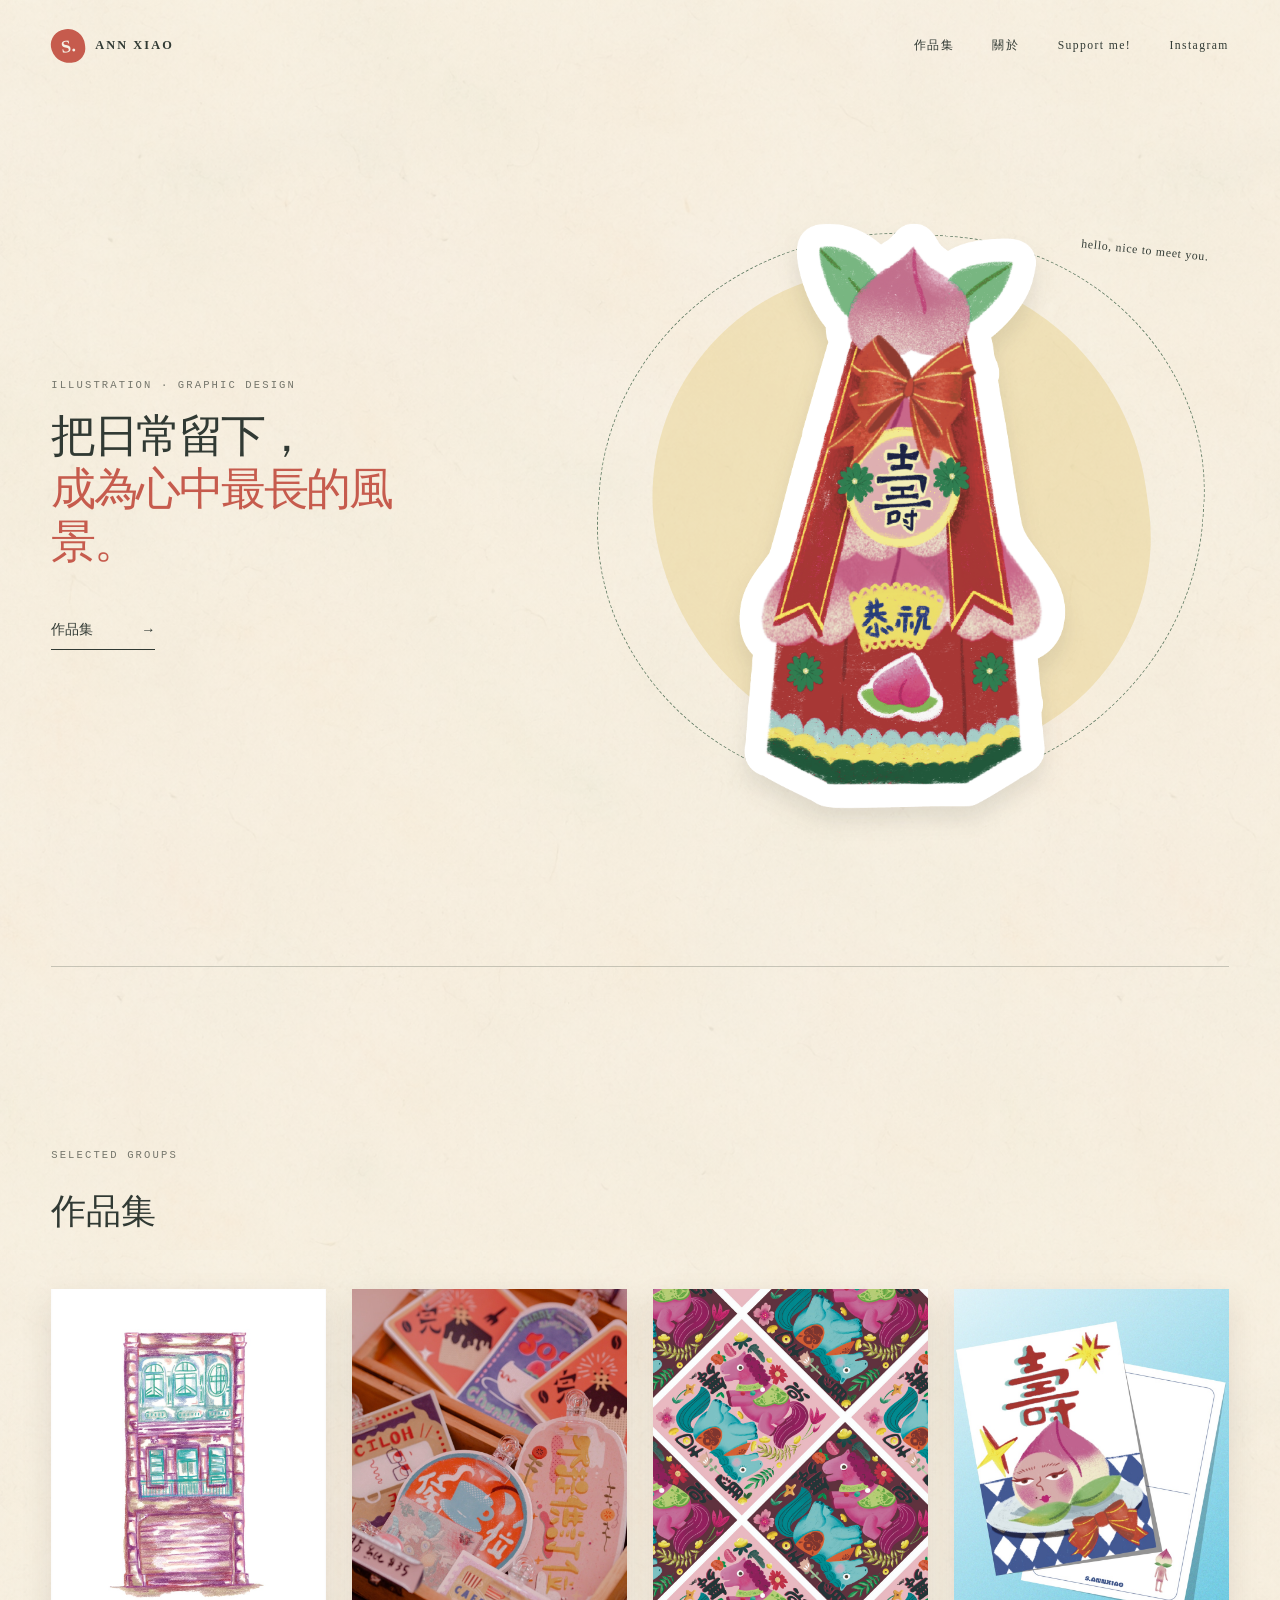
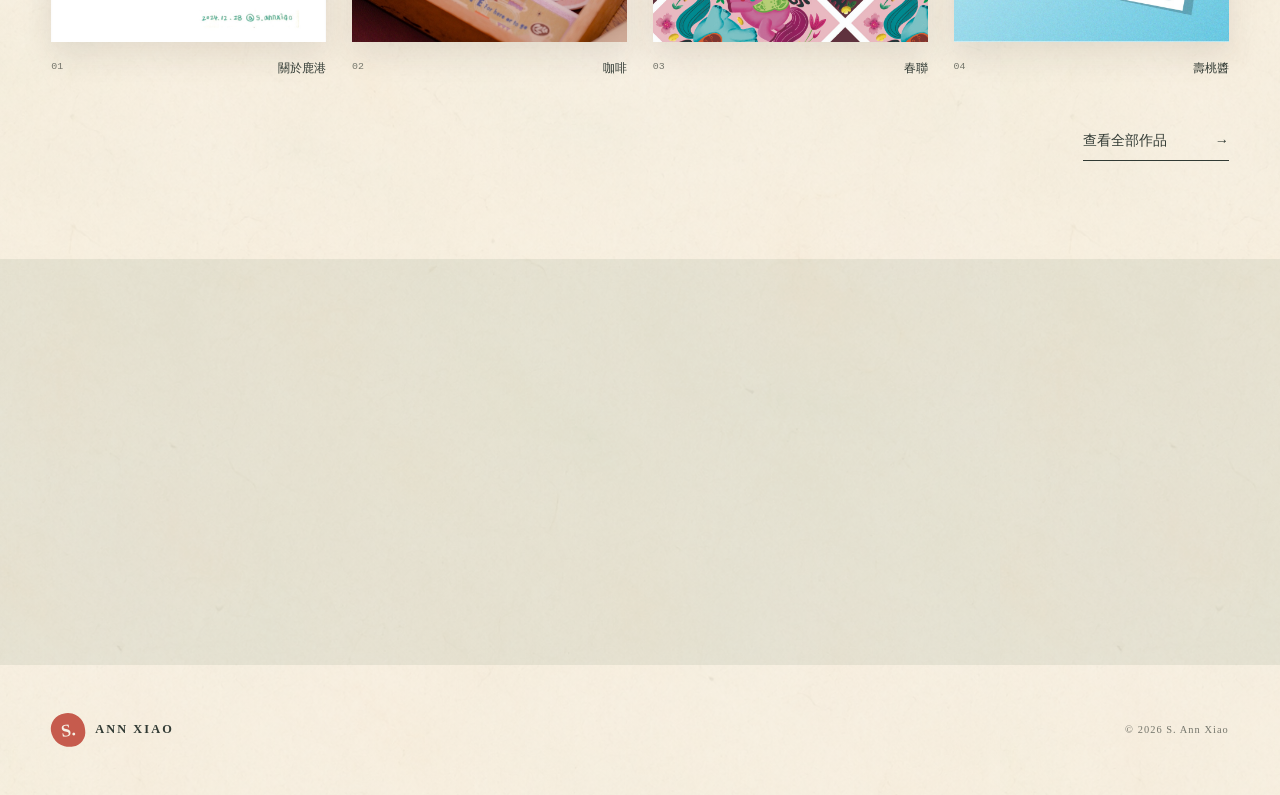
==== index.html @ 17cb53a0 "Build handwritten portfolio site" ====
<!doctype html>
<html lang="zh-Hant">
  <head>
    <meta charset="UTF-8" />
    <meta name="viewport" content="width=device-width, initial-scale=1" />
    <meta name="theme-color" content="#f4efe3" />
    <meta name="description" content="S. Ann Xiao — 插畫與平面設計作品集。" />
    <meta property="og:title" content="S. Ann Xiao — Illustration Portfolio" />
    <meta property="og:image" content="src/assets/images/web/lukang-map.jpg" />
    <title>S. Ann Xiao — Illustration &amp; Design</title>
    <link rel="icon" href="src/assets/images/projects/peach-bun/%E8%B3%80.png" />
    <link rel="preload" href="src/assets/images/ui/paper-texture.jpg" as="image" />
    <link rel="stylesheet" href="src/styles.css" />
    <script src="src/main.js" defer></script>
  </head>
  <body>
    <a class="skip-link" href="#main">跳到主要內容</a>
    <header class="site-header page-shell">
      <a class="brand" href="index.html" aria-label="首頁"><span class="brand-mark">s.</span><span>ann xiao</span></a>
      <nav class="site-nav" aria-label="主要選單">
        <a href="works/index.html">作品集</a>
        <a href="about/index.html">關於</a>
        <a href="https://myship.7-11.com.tw/general/detail/GM2601152085124" target="_blank" rel="noreferrer">Support me!</a>
        <a href="https://www.instagram.com/s.annxiao/" target="_blank" rel="noreferrer">Instagram</a>
      </nav>
    </header>

    <main id="main">
      <section class="home-hero page-shell">
        <div class="home-title" data-reveal>
          <p class="eyebrow">Illustration · Graphic Design</p>
          <h1>把日常留下，<br /><em>成為心中最長的風景。</em></h1>
          <a class="primary-link" href="works/index.html">作品集 <span aria-hidden="true">→</span></a>
        </div>
        <div class="home-art" data-reveal>
          <span class="hand-note" aria-hidden="true">hello, nice to meet you.</span>
          <div class="home-art-wash" aria-hidden="true"></div>
          <img src="src/assets/images/projects/peach-bun/%E6%A1%83%E5%A1%94.png" alt="由壽桃堆疊而成、戴著小帽子的角色插畫" width="591" height="945" />
        </div>
      </section>

      <section class="home-work page-shell" aria-labelledby="home-work-title">
        <header class="minimal-heading" data-reveal>
          <div><p class="eyebrow">Selected groups</p><h2 id="home-work-title">作品集</h2></div>
        </header>
        <div class="cover-grid">
          <a class="cover" href="works/project.html?collection=lukang" data-reveal><div><img src="src/assets/images/web/lukang-building.jpg" alt="五銅街屋插畫" loading="lazy" /></div><span><b>01</b> 關於鹿港</span></a>
          <a class="cover" href="works/project.html?collection=coffee" data-reveal><div><img src="src/assets/images/web/coffee-market.jpg" alt="咖啡出展商品照" loading="lazy" /></div><span><b>02</b> 咖啡</span></a>
          <a class="cover" href="works/project.html?collection=new-year" data-reveal><div><img src="src/assets/images/web/newyear-horse-3.jpg" alt="馬年 2026 插畫" loading="lazy" /></div><span><b>03</b> 春聯</span></a>
          <a class="cover" href="works/project.html?collection=peach-bun" data-reveal><div><img src="src/assets/images/web/peach-blue.jpg" alt="藍色壽桃角色" loading="lazy" /></div><span><b>04</b> 壽桃醬</span></a>
        </div>
        <a class="all-work-link" href="works/index.html">查看全部作品 <span>→</span></a>
      </section>

      <section id="about" class="home-about">
        <div class="page-shell home-about-inner" data-reveal>
          <p class="eyebrow">About</p><h2>Ann，插畫與平面設計。</h2>
          <p>在台灣畫畫。喜歡地方、食物、節氣，以及紙張留下的溫度。</p>
          <a href="about/index.html">閱讀關於我 →</a>
        </div>
      </section>
    </main>
    <footer class="site-footer page-shell"><a class="brand" href="index.html"><span class="brand-mark">s.</span><span>ann xiao</span></a><p>© <span id="year"></span> S. Ann Xiao</p></footer>
  </body>
</html>
---- src/styles.css ----
:root {
  --paper: #f5f0e5; --paper-deep: #e7dece; --ink: #313a34; --muted: #75766c;
  --red: #c65b4d; --green: #6d856e; --line: rgba(49,58,52,.24);
  --serif: "Iowan Old Style", "Palatino Linotype", "Noto Serif TC", "Songti TC", serif;
  --hand: "Klee One", "HanziPen TC", "DFKai-SB", cursive;
}
* { box-sizing: border-box; }
html { scroll-behavior: smooth; }
body { margin: 0; color: var(--ink); background: linear-gradient(rgba(245,240,229,.68),rgba(245,240,229,.68)),url("assets/images/ui/paper-texture.jpg"); background-size: auto,1000px auto; font-family: var(--serif); font-size: 16px; line-height: 1.75; }
img { display: block; max-width: 100%; }
a { color: inherit; text-decoration: none; }
::selection { background: #e8ca79; }
.page-shell { width: min(1240px,calc(100% - 8vw)); margin-inline: auto; }
.skip-link { position: fixed; z-index: 100; top: 1rem; left: 1rem; padding: .5rem 1rem; color: var(--paper); background: var(--ink); transform: translateY(-200%); }
.skip-link:focus { transform: none; }
.eyebrow { margin: 0 0 1rem; color: var(--muted); font-family: ui-monospace,monospace; font-size: .66rem; letter-spacing: .2em; text-transform: uppercase; }
.site-header { display: flex; height: 92px; align-items: center; justify-content: space-between; }
.brand { display: inline-flex; align-items: center; gap: .6rem; font-size: .77rem; font-weight: 700; letter-spacing: .17em; text-transform: uppercase; }
.brand-mark { display: grid; width: 2.15rem; height: 2.15rem; place-items: center; border-radius: 48% 52% 44% 56%; color: var(--paper); background: var(--red); font-family: var(--hand); font-size: 1.1rem; letter-spacing: 0; transform: rotate(-8deg); }
.site-nav { display: flex; align-items: center; gap: clamp(1.5rem,3vw,3rem); }
.site-nav a { font-size: .73rem; letter-spacing: .12em; }
.site-nav a:hover,.site-nav a:focus-visible { color: var(--red); }

.home-hero { display: grid; min-height: calc(100svh - 92px); padding-block: 6rem 8rem; grid-template-columns: .78fr 1.22fr; align-items: center; gap: 8vw; }
.home-title h1 { max-width: 520px; margin: 0; font-size: clamp(2.55rem,3.5vw,4rem); font-weight: 500; letter-spacing: -.055em; line-height: 1.18; }
.home-title h1 em { color: var(--red); font-family: var(--hand); font-style: normal; font-weight: 400; }
.primary-link,.all-work-link { display: inline-flex; margin-top: 2.5rem; padding: .5rem 0; border-bottom: 1px solid currentColor; align-items: center; gap: 3rem; font-family: var(--hand); font-size: .88rem; }
.primary-link span,.all-work-link span { transition: transform 180ms ease; }
.primary-link:hover span,.all-work-link:hover span { transform: translateX(7px); }
.home-art { position: relative; display: grid; min-height: 650px; place-items: center; isolation: isolate; }
.home-art img { position: relative; z-index: 2; width: auto; height: auto; max-width: min(72%,460px); max-height: 650px; object-fit: contain; filter: drop-shadow(0 14px 10px rgba(50,45,36,.1)); }
.home-art-wash { position: absolute; z-index: 1; width: 75%; aspect-ratio: 1; border-radius: 47% 53% 45% 55%; background: rgba(226,196,105,.34); transform: rotate(-8deg); }
.home-art::after { position: absolute; z-index: 0; width: 92%; height: 86%; border: 1px dashed var(--green); border-radius: 51% 46% 54% 48%; content: ""; transform: rotate(4deg); }
.hand-note { position: absolute; z-index: 3; top: 8%; right: 3%; font-family: var(--hand); font-size: .74rem; letter-spacing: .06em; transform: rotate(6deg); }
.home-work { padding-block: clamp(8rem,14vw,13rem); border-top: 1px solid var(--line); }
.minimal-heading { margin-bottom: 3rem; }
.minimal-heading h2 { margin: 0; font-family: var(--hand); font-size: clamp(1.75rem,2.7vw,2.8rem); font-weight: 400; }
.cover-grid { display: grid; grid-template-columns: repeat(4,1fr); gap: clamp(.8rem,2vw,1.6rem); }
.cover div { aspect-ratio: .78; overflow: hidden; background: var(--paper-deep); box-shadow: 0 12px 30px rgba(48,44,37,.1); }
.cover img { width: 100%; height: 100%; object-fit: cover; transition: transform 650ms cubic-bezier(.2,.7,.2,1); }
.cover span { display: flex; margin-top: 1rem; justify-content: space-between; font-family: var(--hand); font-size: .78rem; }
.cover b { color: var(--muted); font-family: ui-monospace,monospace; font-size: .62rem; font-weight: 400; }
.cover:hover img { transform: scale(1.025); }
.all-work-link { float: right; }
.home-about { padding-block: clamp(7rem,13vw,11rem); background: rgba(107,133,110,.12); }
.home-about-inner { display: grid; grid-template-columns: .35fr 1.2fr 1fr auto; align-items: baseline; gap: 2.5rem; }
.home-about h2 { margin: 0; font-size: clamp(1.55rem,2.4vw,2.5rem); font-weight: 500; letter-spacing: -.035em; }
.home-about p:not(.eyebrow) { max-width: 400px; margin: 0; color: var(--muted); }
.home-about a { padding-bottom: .2rem; border-bottom: 1px solid; font-family: var(--hand); font-size: .82rem; white-space: nowrap; }
.site-footer { display: flex; min-height: 130px; align-items: center; justify-content: space-between; }
.site-footer p { color: var(--muted); font-size: .65rem; letter-spacing: .1em; }

.works-intro { display: grid; padding-block: clamp(7rem,13vw,12rem); border-bottom: 1px solid var(--line); grid-template-columns: 1fr 1fr; align-items: end; }
.works-intro h1 { margin: 0; font-family: var(--hand); font-size: clamp(2.6rem,4.6vw,4.6rem); font-weight: 400; letter-spacing: -.055em; line-height: 1.1; }
.works-intro p:last-child { max-width: 340px; margin: 0 0 .8rem auto; color: var(--muted); }
.collection-list { padding-block: clamp(7rem,12vw,12rem); }
.collection-row { display: grid; padding-block: 3rem; border-bottom: 1px solid var(--line); grid-template-columns: 3rem 1.25fr .75fr auto; align-items: center; gap: clamp(1.5rem,4vw,4rem); }
.collection-row:first-child { border-top: 1px solid var(--line); }
.collection-row > span { color: var(--muted); font-family: ui-monospace,monospace; font-size: .62rem; }
.collection-thumb { width: min(100%,520px); aspect-ratio: 1.7; overflow: hidden; background: var(--paper-deep); }
.collection-thumb img { width: 100%; height: 100%; object-fit: cover; transition: transform 500ms ease; }
.collection-row h2 { margin: 0; font-family: var(--hand); font-size: clamp(1.3rem,2.2vw,2.2rem); font-weight: 400; }
.collection-row i { font-style: normal; transition: transform 180ms ease; }
.collection-row:hover .collection-thumb img { transform: scale(1.03); }
.collection-row:hover i { transform: translateX(7px); }

.project-page { background-color: var(--paper); }
.project-shell { width: min(1480px,calc(100% - 6vw)); margin-inline: auto; }
.project-view { display: grid; min-height: 100vh; padding-block: 4rem 11rem; grid-template-columns: minmax(220px,.3fr) minmax(0,1fr); gap: clamp(4rem,9vw,10rem); align-items: start; }
.project-aside { position: sticky; top: 3rem; }
.project-utility { display: flex; margin-bottom: 2rem; gap: 1.2rem; }
.project-utility a { color: var(--muted); font-size: .62rem; letter-spacing: .08em; }
.project-utility a:hover { color: var(--red); }
.back-link { display: inline-block; margin-bottom: clamp(4rem,9vw,8rem); font-size: .68rem; letter-spacing: .12em; }
.project-count { color: var(--muted); font-family: ui-monospace,monospace; font-size: .64rem; letter-spacing: .15em; }
.project-aside h1 { margin: .75rem 0 1.7rem; font-family: var(--hand); font-size: clamp(2.1rem,3.2vw,3.4rem); font-weight: 400; letter-spacing: -.045em; line-height: 1.12; }
.project-description { max-width: 300px; color: var(--muted); font-size: .78rem; line-height: 1.9; }
.project-jump { display: flex; margin-top: 3rem; flex-wrap: wrap; gap: .45rem; }
.project-jump a { padding: .25rem .65rem; border: 1px solid var(--line); border-radius: 99px; font-size: .66rem; }
.project-jump a[aria-current="page"] { color: var(--paper); background: var(--ink); }
.art-stream { display: grid; gap: clamp(6rem,11vw,11rem); }
.art-item { margin: 0; }
.art-item img { width: 100%; height: auto; max-height: none; object-fit: contain; background: rgba(232,223,206,.5); box-shadow: 0 17px 45px rgba(47,43,35,.1); }
.art-item img.native-size-art { width: auto; margin-inline: auto; }
.art-item figcaption { display: flex; margin-top: .8rem; justify-content: space-between; color: var(--muted); font-family: var(--hand); font-size: .72rem; }
.art-item figcaption span:first-child { color: var(--ink); }
.timeline-group { position: relative; display: grid; gap: clamp(5rem,9vw,9rem); padding-left: clamp(2rem,5vw,5rem); }
.timeline-group::before { position: absolute; top: .8rem; bottom: 0; left: .45rem; width: 1px; background: var(--line); content: ""; }
.timeline-title { position: relative; margin: 0 0 -2rem; font-family: var(--hand); font-size: 1rem; font-weight: 400; letter-spacing: .06em; }
.timeline-title::before { position: absolute; top: .55em; left: calc(clamp(2rem,5vw,5rem) * -1 + .1rem); width: .7rem; height: .7rem; border-radius: 50%; background: var(--red); content: ""; }
.empty-state { padding: 15vh 0; color: var(--muted); }

/* About */
.about-page { position: relative; display: grid; min-height: calc(100vh - 92px); padding-block: clamp(7rem,13vw,12rem); grid-template-columns: minmax(230px,.55fr) minmax(0,1fr); gap: clamp(5rem,12vw,13rem); align-items: start; }
.about-title { position: sticky; top: 4rem; }
.about-title h1 { margin: 0; font-family: var(--hand); font-size: clamp(2.4rem,4vw,4rem); font-weight: 400; letter-spacing: -.055em; line-height: 1.18; }
.about-place { margin-top: 1.5rem; color: var(--muted); font-family: ui-monospace,monospace; font-size: .62rem; letter-spacing: .14em; text-transform: uppercase; }
.about-story { position: relative; max-width: 690px; padding-top: 2.2rem; }
.about-story > p { margin: 0 0 2.2rem; color: #5f645e; font-size: .93rem; line-height: 2.15; }
.about-story .about-lead { margin-bottom: 3.5rem; color: var(--ink); font-size: clamp(1.25rem,2vw,1.75rem); line-height: 1.9; }
.about-contact { margin-top: clamp(6rem,10vw,9rem); padding-block: 2rem; border-block: 1px solid var(--line); }
.about-contact .eyebrow { margin-bottom: .45rem; }
.about-contact a { font-family: var(--hand); font-size: clamp(.95rem,1.5vw,1.2rem); }
[data-reveal] { opacity: 0; transform: translateY(22px); transition: opacity 700ms ease,transform 700ms cubic-bezier(.2,.7,.2,1); }
[data-reveal].is-visible { opacity: 1; transform: none; }

@media (max-width: 820px) {
  .home-hero { grid-template-columns: .78fr 1.22fr; }
  .home-art { min-height: 520px; }
  .cover-grid { grid-template-columns: 1fr 1fr; row-gap: 2.5rem; }
  .home-about-inner { grid-template-columns: 1fr 2fr; }
  .home-about-inner > *:nth-child(n+3) { grid-column: 2; }
  .collection-row { grid-template-columns: 3rem 1.2fr .8fr auto; }
  .project-view { grid-template-columns: 190px minmax(0,1fr); gap: 4rem; }
  .about-page { grid-template-columns: 190px minmax(0,1fr); gap: 4rem; }
}
@media (max-width: 620px) {
  .page-shell,.project-shell { width: calc(100% - 2.5rem); }
  .site-header { height: 78px; }
  .site-nav { gap: .8rem; }
  .site-nav a { font-size: .62rem; }
  .site-nav a:last-child { display: none; }
  .home-hero { min-height: auto; padding-block: 5rem 4rem; grid-template-columns: 1fr; }
  .home-title h1 { font-size: clamp(2.45rem,11vw,3.35rem); }
  .home-art { min-height: 470px; }
  .home-art img { max-width: min(65%,300px); max-height: 430px; }
  .hand-note { top: 5%; right: 0; }
  .cover-grid { gap: .7rem; row-gap: 2rem; }
  .cover span { font-size: .78rem; }
  .home-about-inner { display: block; }
  .home-about-inner > * { margin-bottom: 1.2rem !important; }
  .works-intro { grid-template-columns: 1fr; gap: 2rem; }
  .works-intro p:last-child { margin: 0; }
  .collection-row { grid-template-columns: 2.2rem 1fr auto; gap: 1rem; }
  .collection-thumb { grid-column: 2/4; grid-row: 1; margin-bottom: .4rem; }
  .collection-row > span { grid-column: 1; grid-row: 2; }
  .collection-row h2 { grid-column: 2; grid-row: 2; }
  .collection-row i { grid-column: 3; grid-row: 2; }
  .project-view { display: block; padding-top: 1.5rem; }
  .project-aside { position: static; margin-bottom: 5rem; }
  .back-link { margin-bottom: 4rem; }
  .project-aside h1 { font-size: clamp(2.15rem,10vw,3rem); }
  .project-description { max-width: none; }
  .art-stream { gap: 4.5rem; }
  .timeline-group { gap: 3.5rem; }
  .about-page { display: block; padding-top: 5rem; }
  .about-title { position: relative; top: auto; }
  .about-story { padding-top: 2rem; }
}
@media (prefers-reduced-motion: reduce) {
  html { scroll-behavior: auto; }
  *,*::before,*::after { animation-duration: .01ms !important; transition-duration: .01ms !important; }
  [data-reveal] { opacity: 1; transform: none; }
}
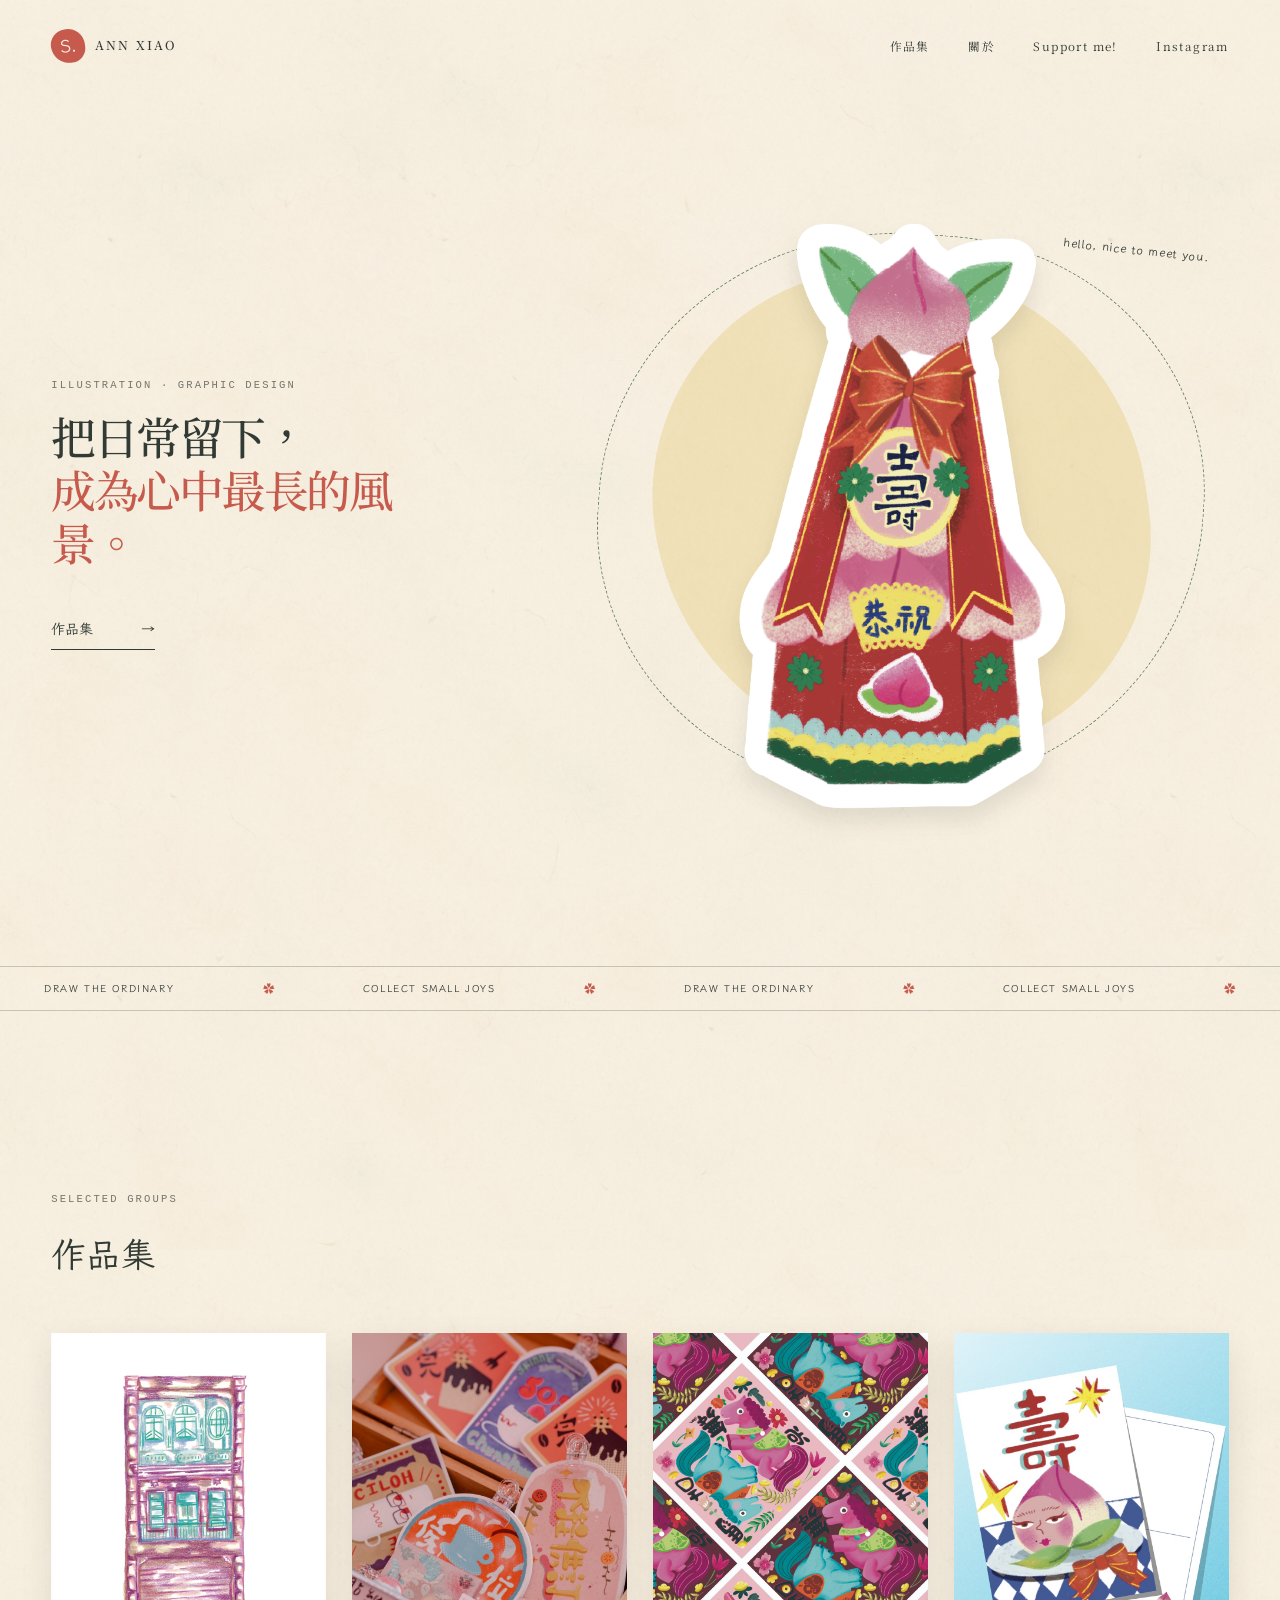
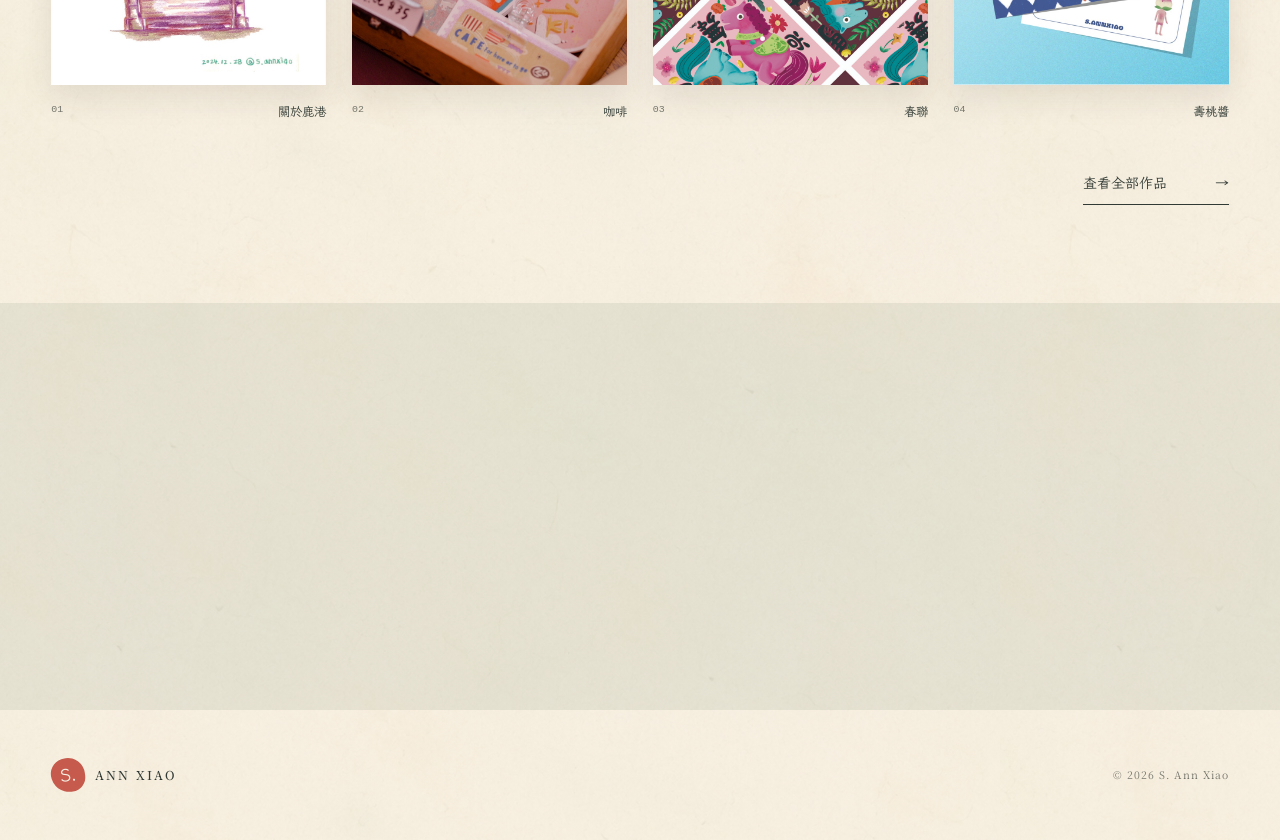
==== commit ddb35cd4: "Refine typography and flower marquee" ====
--- a/index.html
+++ b/index.html
@@ -10,6 +10,9 @@
     <title>S. Ann Xiao — Illustration &amp; Design</title>
     <link rel="icon" href="src/assets/images/projects/peach-bun/%E8%B3%80.png" />
     <link rel="preload" href="src/assets/images/ui/paper-texture.jpg" as="image" />
+    <link rel="preconnect" href="https://fonts.googleapis.com" />
+    <link rel="preconnect" href="https://fonts.gstatic.com" crossorigin />
+    <link href="https://fonts.googleapis.com/css2?family=LXGW+WenKai+TC:wght@400&amp;family=Noto+Serif+TC:wght@400;500&amp;display=swap" rel="stylesheet" />
     <link rel="stylesheet" href="src/styles.css" />
     <script src="src/main.js" defer></script>
   </head>
@@ -39,6 +42,13 @@
         </div>
       </section>
 
+      <div class="flower-marquee" aria-hidden="true">
+        <div class="flower-track">
+          <div class="flower-line"><span>draw the ordinary</span><i>✿</i><span>collect small joys</span><i>✿</i><span>draw the ordinary</span><i>✿</i><span>collect small joys</span><i>✿</i></div>
+          <div class="flower-line"><span>draw the ordinary</span><i>✿</i><span>collect small joys</span><i>✿</i><span>draw the ordinary</span><i>✿</i><span>collect small joys</span><i>✿</i></div>
+        </div>
+      </div>
+
       <section class="home-work page-shell" aria-labelledby="home-work-title">
         <header class="minimal-heading" data-reveal>
           <div><p class="eyebrow">Selected groups</p><h2 id="home-work-title">作品集</h2></div>
--- a/src/styles.css
+++ b/src/styles.css
@@ -1,12 +1,12 @@
 :root {
   --paper: #f5f0e5; --paper-deep: #e7dece; --ink: #313a34; --muted: #75766c;
   --red: #c65b4d; --green: #6d856e; --line: rgba(49,58,52,.24);
-  --serif: "Iowan Old Style", "Palatino Linotype", "Noto Serif TC", "Songti TC", serif;
-  --hand: "Klee One", "HanziPen TC", "DFKai-SB", cursive;
+  --serif: "Noto Serif TC", "Source Han Serif TC", "Source Han Serif", "Songti TC", "STSong", "PMingLiU", "MingLiU", serif;
+  --hand: "LXGW WenKai TC", "LXGW WenKai", "Klee One", "Kaiti TC", "STKaiti", "KaiTi", "DFKai-SB", "BiauKai", cursive;
 }
 * { box-sizing: border-box; }
 html { scroll-behavior: smooth; }
-body { margin: 0; color: var(--ink); background: linear-gradient(rgba(245,240,229,.68),rgba(245,240,229,.68)),url("assets/images/ui/paper-texture.jpg"); background-size: auto,1000px auto; font-family: var(--serif); font-size: 16px; line-height: 1.75; }
+body { margin: 0; color: var(--ink); background: linear-gradient(rgba(245,240,229,.68),rgba(245,240,229,.68)),url("assets/images/ui/paper-texture.jpg"); background-size: auto,1000px auto; font-family: var(--serif); font-size: 16px; font-synthesis: none; line-height: 1.75; }
 img { display: block; max-width: 100%; }
 a { color: inherit; text-decoration: none; }
 ::selection { background: #e8ca79; }
@@ -15,7 +15,7 @@
 .skip-link:focus { transform: none; }
 .eyebrow { margin: 0 0 1rem; color: var(--muted); font-family: ui-monospace,monospace; font-size: .66rem; letter-spacing: .2em; text-transform: uppercase; }
 .site-header { display: flex; height: 92px; align-items: center; justify-content: space-between; }
-.brand { display: inline-flex; align-items: center; gap: .6rem; font-size: .77rem; font-weight: 700; letter-spacing: .17em; text-transform: uppercase; }
+.brand { display: inline-flex; align-items: center; gap: .6rem; font-size: .77rem; font-weight: 500; letter-spacing: .17em; text-transform: uppercase; }
 .brand-mark { display: grid; width: 2.15rem; height: 2.15rem; place-items: center; border-radius: 48% 52% 44% 56%; color: var(--paper); background: var(--red); font-family: var(--hand); font-size: 1.1rem; letter-spacing: 0; transform: rotate(-8deg); }
 .site-nav { display: flex; align-items: center; gap: clamp(1.5rem,3vw,3rem); }
 .site-nav a { font-size: .73rem; letter-spacing: .12em; }
@@ -23,7 +23,7 @@
 
 .home-hero { display: grid; min-height: calc(100svh - 92px); padding-block: 6rem 8rem; grid-template-columns: .78fr 1.22fr; align-items: center; gap: 8vw; }
 .home-title h1 { max-width: 520px; margin: 0; font-size: clamp(2.55rem,3.5vw,4rem); font-weight: 500; letter-spacing: -.055em; line-height: 1.18; }
-.home-title h1 em { color: var(--red); font-family: var(--hand); font-style: normal; font-weight: 400; }
+.home-title h1 em { color: var(--red); font-family: inherit; font-style: normal; font-weight: inherit; }
 .primary-link,.all-work-link { display: inline-flex; margin-top: 2.5rem; padding: .5rem 0; border-bottom: 1px solid currentColor; align-items: center; gap: 3rem; font-family: var(--hand); font-size: .88rem; }
 .primary-link span,.all-work-link span { transition: transform 180ms ease; }
 .primary-link:hover span,.all-work-link:hover span { transform: translateX(7px); }
@@ -32,7 +32,13 @@
 .home-art-wash { position: absolute; z-index: 1; width: 75%; aspect-ratio: 1; border-radius: 47% 53% 45% 55%; background: rgba(226,196,105,.34); transform: rotate(-8deg); }
 .home-art::after { position: absolute; z-index: 0; width: 92%; height: 86%; border: 1px dashed var(--green); border-radius: 51% 46% 54% 48%; content: ""; transform: rotate(4deg); }
 .hand-note { position: absolute; z-index: 3; top: 8%; right: 3%; font-family: var(--hand); font-size: .74rem; letter-spacing: .06em; transform: rotate(6deg); }
-.home-work { padding-block: clamp(8rem,14vw,13rem); border-top: 1px solid var(--line); }
+.flower-marquee { overflow: hidden; border-block: 1px solid var(--line); }
+.flower-track { display: flex; width: max-content; animation: flower-roll 25s linear infinite; }
+.flower-line { display: flex; width: max(100vw,760px); flex-shrink: 0; align-items: center; justify-content: space-around; padding-block: .7rem; }
+.flower-line span { font-family: var(--hand); font-size: .62rem; letter-spacing: .16em; text-transform: uppercase; white-space: nowrap; }
+.flower-line i { color: var(--red); font-style: normal; font-size: .72rem; }
+@keyframes flower-roll { to { transform: translateX(-50%); } }
+.home-work { padding-block: clamp(8rem,14vw,13rem); }
 .minimal-heading { margin-bottom: 3rem; }
 .minimal-heading h2 { margin: 0; font-family: var(--hand); font-size: clamp(1.75rem,2.7vw,2.8rem); font-weight: 400; }
 .cover-grid { display: grid; grid-template-columns: repeat(4,1fr); gap: clamp(.8rem,2vw,1.6rem); }
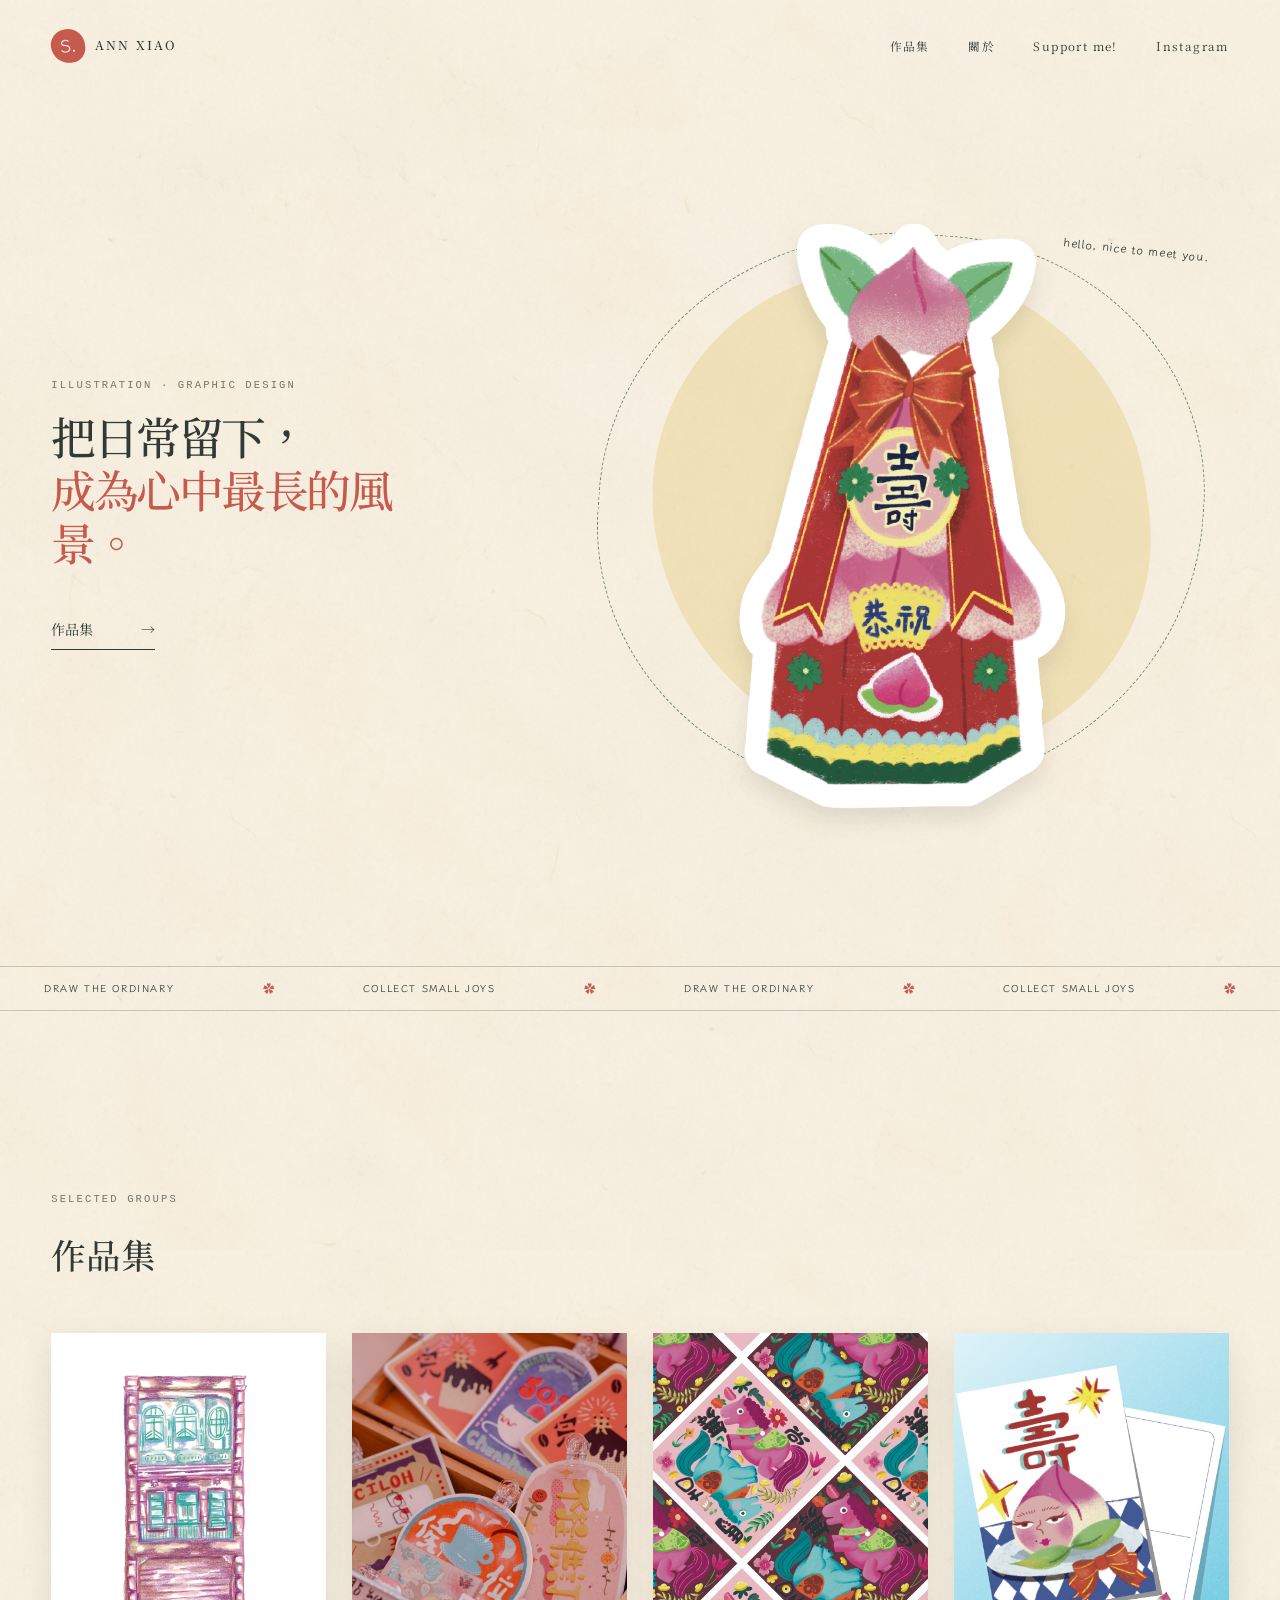
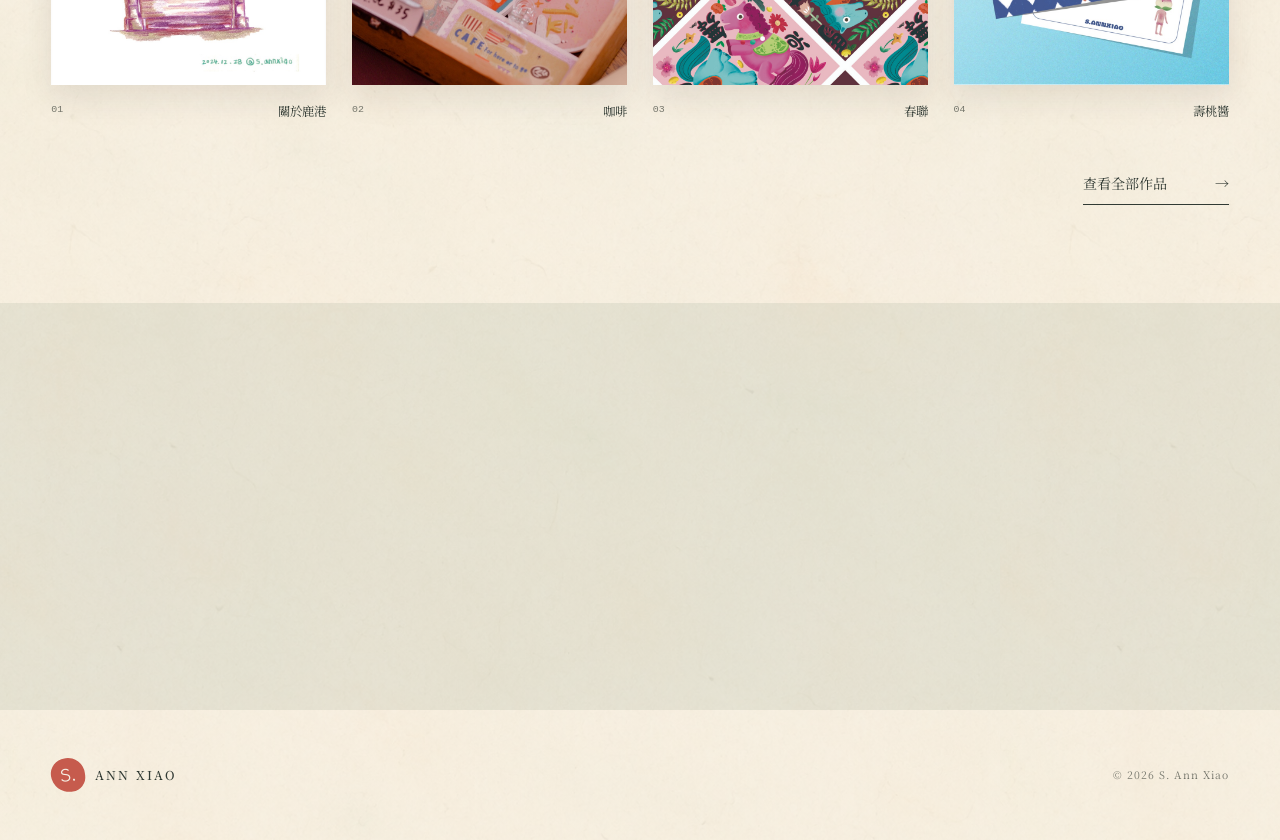
==== commit d1b58210: "Tighten about page spacing" ====
--- a/index.html
+++ b/index.html
@@ -66,7 +66,7 @@
         <div class="page-shell home-about-inner" data-reveal>
           <p class="eyebrow">About</p><h2>Ann，插畫與平面設計。</h2>
           <p>在台灣畫畫。喜歡地方、食物、節氣，以及紙張留下的溫度。</p>
-          <a href="about/index.html">閱讀關於我 →</a>
+          <a href="about/index.html">關於我 →</a>
         </div>
       </section>
     </main>
--- a/src/styles.css
+++ b/src/styles.css
@@ -24,7 +24,7 @@
 .home-hero { display: grid; min-height: calc(100svh - 92px); padding-block: 6rem 8rem; grid-template-columns: .78fr 1.22fr; align-items: center; gap: 8vw; }
 .home-title h1 { max-width: 520px; margin: 0; font-size: clamp(2.55rem,3.5vw,4rem); font-weight: 500; letter-spacing: -.055em; line-height: 1.18; }
 .home-title h1 em { color: var(--red); font-family: inherit; font-style: normal; font-weight: inherit; }
-.primary-link,.all-work-link { display: inline-flex; margin-top: 2.5rem; padding: .5rem 0; border-bottom: 1px solid currentColor; align-items: center; gap: 3rem; font-family: var(--hand); font-size: .88rem; }
+.primary-link,.all-work-link { display: inline-flex; margin-top: 2.5rem; padding: .5rem 0; border-bottom: 1px solid currentColor; align-items: center; gap: 3rem; font-family: var(--serif); font-size: .88rem; }
 .primary-link span,.all-work-link span { transition: transform 180ms ease; }
 .primary-link:hover span,.all-work-link:hover span { transform: translateX(7px); }
 .home-art { position: relative; display: grid; min-height: 650px; place-items: center; isolation: isolate; }
@@ -40,11 +40,11 @@
 @keyframes flower-roll { to { transform: translateX(-50%); } }
 .home-work { padding-block: clamp(8rem,14vw,13rem); }
 .minimal-heading { margin-bottom: 3rem; }
-.minimal-heading h2 { margin: 0; font-family: var(--hand); font-size: clamp(1.75rem,2.7vw,2.8rem); font-weight: 400; }
+.minimal-heading h2 { margin: 0; font-family: var(--serif); font-size: clamp(1.75rem,2.7vw,2.8rem); font-weight: 500; }
 .cover-grid { display: grid; grid-template-columns: repeat(4,1fr); gap: clamp(.8rem,2vw,1.6rem); }
 .cover div { aspect-ratio: .78; overflow: hidden; background: var(--paper-deep); box-shadow: 0 12px 30px rgba(48,44,37,.1); }
 .cover img { width: 100%; height: 100%; object-fit: cover; transition: transform 650ms cubic-bezier(.2,.7,.2,1); }
-.cover span { display: flex; margin-top: 1rem; justify-content: space-between; font-family: var(--hand); font-size: .78rem; }
+.cover span { display: flex; margin-top: 1rem; justify-content: space-between; font-family: var(--serif); font-size: .78rem; }
 .cover b { color: var(--muted); font-family: ui-monospace,monospace; font-size: .62rem; font-weight: 400; }
 .cover:hover img { transform: scale(1.025); }
 .all-work-link { float: right; }
@@ -52,12 +52,12 @@
 .home-about-inner { display: grid; grid-template-columns: .35fr 1.2fr 1fr auto; align-items: baseline; gap: 2.5rem; }
 .home-about h2 { margin: 0; font-size: clamp(1.55rem,2.4vw,2.5rem); font-weight: 500; letter-spacing: -.035em; }
 .home-about p:not(.eyebrow) { max-width: 400px; margin: 0; color: var(--muted); }
-.home-about a { padding-bottom: .2rem; border-bottom: 1px solid; font-family: var(--hand); font-size: .82rem; white-space: nowrap; }
+.home-about a { padding-bottom: .2rem; border-bottom: 1px solid; font-family: var(--serif); font-size: .82rem; white-space: nowrap; }
 .site-footer { display: flex; min-height: 130px; align-items: center; justify-content: space-between; }
 .site-footer p { color: var(--muted); font-size: .65rem; letter-spacing: .1em; }
 
 .works-intro { display: grid; padding-block: clamp(7rem,13vw,12rem); border-bottom: 1px solid var(--line); grid-template-columns: 1fr 1fr; align-items: end; }
-.works-intro h1 { margin: 0; font-family: var(--hand); font-size: clamp(2.6rem,4.6vw,4.6rem); font-weight: 400; letter-spacing: -.055em; line-height: 1.1; }
+.works-intro h1 { margin: 0; font-family: var(--serif); font-size: clamp(2.6rem,4.6vw,4.6rem); font-weight: 500; letter-spacing: -.055em; line-height: 1.1; }
 .works-intro p:last-child { max-width: 340px; margin: 0 0 .8rem auto; color: var(--muted); }
 .collection-list { padding-block: clamp(7rem,12vw,12rem); }
 .collection-row { display: grid; padding-block: 3rem; border-bottom: 1px solid var(--line); grid-template-columns: 3rem 1.25fr .75fr auto; align-items: center; gap: clamp(1.5rem,4vw,4rem); }
@@ -65,7 +65,7 @@
 .collection-row > span { color: var(--muted); font-family: ui-monospace,monospace; font-size: .62rem; }
 .collection-thumb { width: min(100%,520px); aspect-ratio: 1.7; overflow: hidden; background: var(--paper-deep); }
 .collection-thumb img { width: 100%; height: 100%; object-fit: cover; transition: transform 500ms ease; }
-.collection-row h2 { margin: 0; font-family: var(--hand); font-size: clamp(1.3rem,2.2vw,2.2rem); font-weight: 400; }
+.collection-row h2 { margin: 0; font-family: var(--serif); font-size: clamp(1.3rem,2.2vw,2.2rem); font-weight: 500; }
 .collection-row i { font-style: normal; transition: transform 180ms ease; }
 .collection-row:hover .collection-thumb img { transform: scale(1.03); }
 .collection-row:hover i { transform: translateX(7px); }
@@ -79,7 +79,7 @@
 .project-utility a:hover { color: var(--red); }
 .back-link { display: inline-block; margin-bottom: clamp(4rem,9vw,8rem); font-size: .68rem; letter-spacing: .12em; }
 .project-count { color: var(--muted); font-family: ui-monospace,monospace; font-size: .64rem; letter-spacing: .15em; }
-.project-aside h1 { margin: .75rem 0 1.7rem; font-family: var(--hand); font-size: clamp(2.1rem,3.2vw,3.4rem); font-weight: 400; letter-spacing: -.045em; line-height: 1.12; }
+.project-aside h1 { margin: .75rem 0 1.7rem; font-family: var(--serif); font-size: clamp(2.1rem,3.2vw,3.4rem); font-weight: 500; letter-spacing: -.045em; line-height: 1.12; }
 .project-description { max-width: 300px; color: var(--muted); font-size: .78rem; line-height: 1.9; }
 .project-jump { display: flex; margin-top: 3rem; flex-wrap: wrap; gap: .45rem; }
 .project-jump a { padding: .25rem .65rem; border: 1px solid var(--line); border-radius: 99px; font-size: .66rem; }
@@ -88,18 +88,18 @@
 .art-item { margin: 0; }
 .art-item img { width: 100%; height: auto; max-height: none; object-fit: contain; background: rgba(232,223,206,.5); box-shadow: 0 17px 45px rgba(47,43,35,.1); }
 .art-item img.native-size-art { width: auto; margin-inline: auto; }
-.art-item figcaption { display: flex; margin-top: .8rem; justify-content: space-between; color: var(--muted); font-family: var(--hand); font-size: .72rem; }
+.art-item figcaption { display: flex; margin-top: .8rem; justify-content: space-between; color: var(--muted); font-family: var(--serif); font-size: .72rem; }
 .art-item figcaption span:first-child { color: var(--ink); }
 .timeline-group { position: relative; display: grid; gap: clamp(5rem,9vw,9rem); padding-left: clamp(2rem,5vw,5rem); }
 .timeline-group::before { position: absolute; top: .8rem; bottom: 0; left: .45rem; width: 1px; background: var(--line); content: ""; }
-.timeline-title { position: relative; margin: 0 0 -2rem; font-family: var(--hand); font-size: 1rem; font-weight: 400; letter-spacing: .06em; }
+.timeline-title { position: relative; margin: 0 0 -2rem; font-family: var(--serif); font-size: 1rem; font-weight: 500; letter-spacing: .06em; }
 .timeline-title::before { position: absolute; top: .55em; left: calc(clamp(2rem,5vw,5rem) * -1 + .1rem); width: .7rem; height: .7rem; border-radius: 50%; background: var(--red); content: ""; }
 .empty-state { padding: 15vh 0; color: var(--muted); }
 
 /* About */
-.about-page { position: relative; display: grid; min-height: calc(100vh - 92px); padding-block: clamp(7rem,13vw,12rem); grid-template-columns: minmax(230px,.55fr) minmax(0,1fr); gap: clamp(5rem,12vw,13rem); align-items: start; }
+.about-page { position: relative; display: grid; min-height: calc(100vh - 92px); padding: clamp(2.5rem,5vw,4.5rem) 0 clamp(7rem,12vw,11rem); grid-template-columns: minmax(230px,.55fr) minmax(0,1fr); gap: clamp(5rem,12vw,13rem); align-items: start; }
 .about-title { position: sticky; top: 4rem; }
-.about-title h1 { margin: 0; font-family: var(--hand); font-size: clamp(2.4rem,4vw,4rem); font-weight: 400; letter-spacing: -.055em; line-height: 1.18; }
+.about-title h1 { margin: 0; font-family: var(--serif); font-size: clamp(2.4rem,4vw,4rem); font-weight: 500; letter-spacing: -.055em; line-height: 1.18; }
 .about-place { margin-top: 1.5rem; color: var(--muted); font-family: ui-monospace,monospace; font-size: .62rem; letter-spacing: .14em; text-transform: uppercase; }
 .about-story { position: relative; max-width: 690px; padding-top: 2.2rem; }
 .about-story > p { margin: 0 0 2.2rem; color: #5f645e; font-size: .93rem; line-height: 2.15; }
@@ -149,7 +149,7 @@
   .project-description { max-width: none; }
   .art-stream { gap: 4.5rem; }
   .timeline-group { gap: 3.5rem; }
-  .about-page { display: block; padding-top: 5rem; }
+  .about-page { display: block; padding-top: 3rem; }
   .about-title { position: relative; top: auto; }
   .about-story { padding-top: 2rem; }
 }
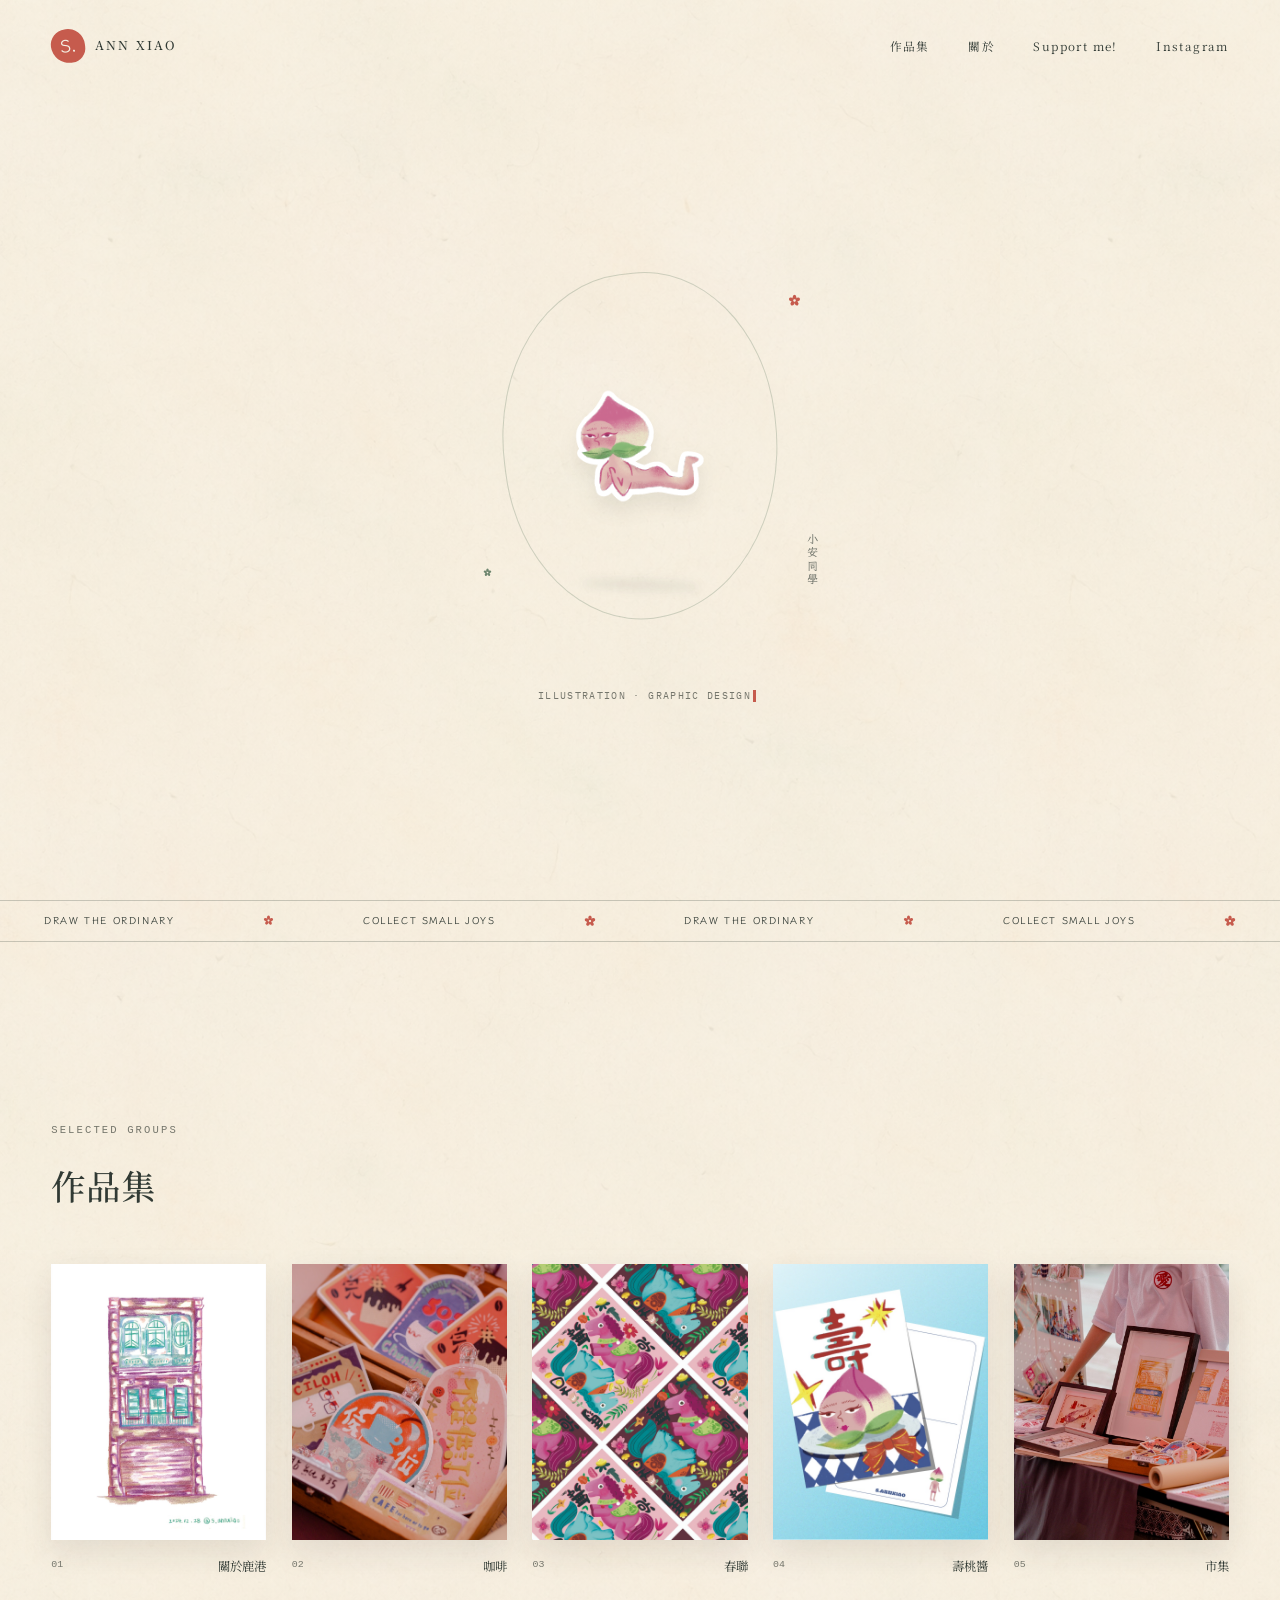
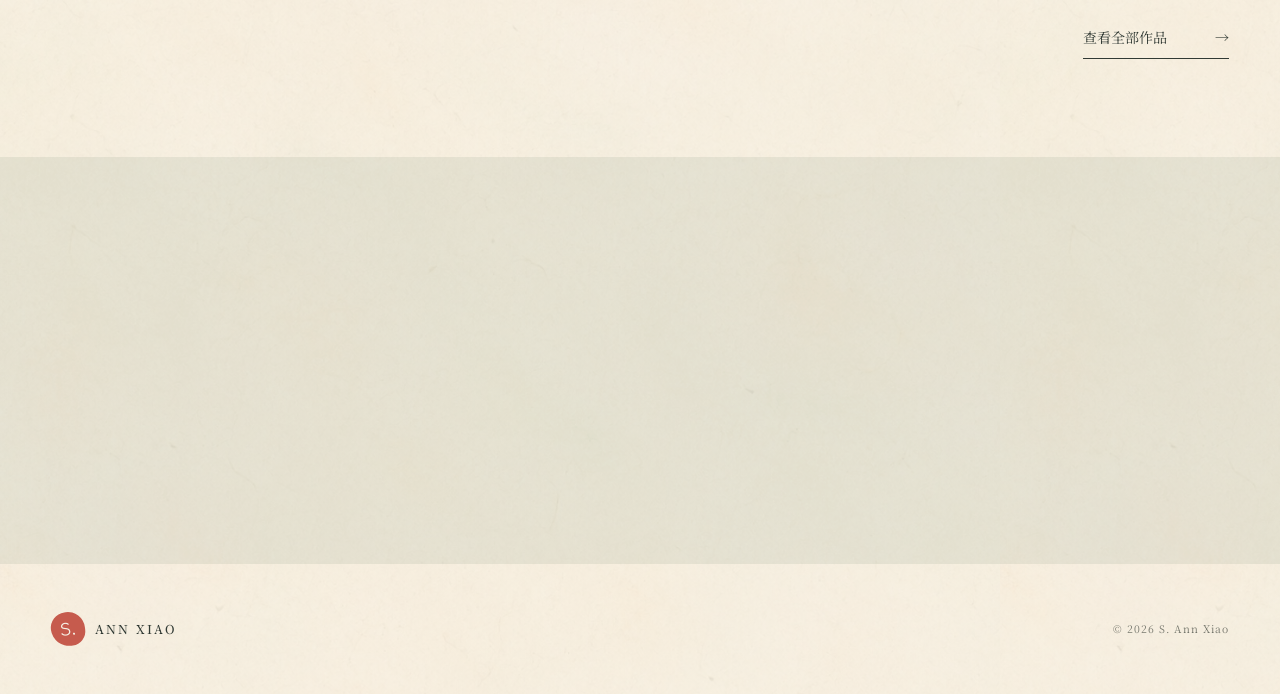
==== commit 3e36a7cb: "Refine homepage and add market collection" ====
--- a/index.html
+++ b/index.html
@@ -12,9 +12,9 @@
     <link rel="preload" href="src/assets/images/ui/paper-texture.jpg" as="image" />
     <link rel="preconnect" href="https://fonts.googleapis.com" />
     <link rel="preconnect" href="https://fonts.gstatic.com" crossorigin />
-    <link href="https://fonts.googleapis.com/css2?family=LXGW+WenKai+TC:wght@400&amp;family=Noto+Serif+TC:wght@400;500&amp;display=swap" rel="stylesheet" />
-    <link rel="stylesheet" href="src/styles.css" />
-    <script src="src/main.js" defer></script>
+    <link href="https://fonts.googleapis.com/css2?family=IBM+Plex+Mono:wght@400&amp;family=LXGW+WenKai+TC:wght@400&amp;family=Noto+Serif+TC:wght@400;500&amp;display=swap" rel="stylesheet" />
+    <link rel="stylesheet" href="src/styles.css?v=20260906-8" />
+    <script src="src/main.js?v=20260906-8" defer></script>
   </head>
   <body>
     <a class="skip-link" href="#main">跳到主要內容</a>
@@ -30,22 +30,21 @@
 
     <main id="main">
       <section class="home-hero page-shell">
-        <div class="home-title" data-reveal>
-          <p class="eyebrow">Illustration · Graphic Design</p>
-          <h1>把日常留下，<br /><em>成為心中最長的風景。</em></h1>
-          <a class="primary-link" href="works/index.html">作品集 <span aria-hidden="true">→</span></a>
-        </div>
-        <div class="home-art" data-reveal>
-          <span class="hand-note" aria-hidden="true">hello, nice to meet you.</span>
-          <div class="home-art-wash" aria-hidden="true"></div>
-          <img src="src/assets/images/projects/peach-bun/%E6%A1%83%E5%A1%94.png" alt="由壽桃堆疊而成、戴著小帽子的角色插畫" width="591" height="945" />
+        <div class="home-object" data-reveal>
+          <div class="home-art-vignette">
+            <span class="flower-icon hero-flower hero-flower-one" aria-hidden="true"></span>
+            <span class="flower-icon hero-flower hero-flower-two" aria-hidden="true"></span>
+            <img src="src/assets/images/projects/peach-bun/%E8%BA%BA.png" alt="躺著休息的壽桃角色插畫" width="239" height="336" />
+            <p class="hero-signature">小安同學</p>
+          </div>
+          <p class="typing-line" data-typewriter="ILLUSTRATION · GRAPHIC DESIGN" aria-label="Illustration · Graphic Design"><span data-typewriter-output aria-hidden="true">ILLUSTRATION · GRAPHIC DESIGN</span></p>
         </div>
       </section>
 
       <div class="flower-marquee" aria-hidden="true">
         <div class="flower-track">
-          <div class="flower-line"><span>draw the ordinary</span><i>✿</i><span>collect small joys</span><i>✿</i><span>draw the ordinary</span><i>✿</i><span>collect small joys</span><i>✿</i></div>
-          <div class="flower-line"><span>draw the ordinary</span><i>✿</i><span>collect small joys</span><i>✿</i><span>draw the ordinary</span><i>✿</i><span>collect small joys</span><i>✿</i></div>
+          <div class="flower-line"><span>draw the ordinary</span><i class="flower-icon"></i><span>collect small joys</span><i class="flower-icon"></i><span>draw the ordinary</span><i class="flower-icon"></i><span>collect small joys</span><i class="flower-icon"></i></div>
+          <div class="flower-line"><span>draw the ordinary</span><i class="flower-icon"></i><span>collect small joys</span><i class="flower-icon"></i><span>draw the ordinary</span><i class="flower-icon"></i><span>collect small joys</span><i class="flower-icon"></i></div>
         </div>
       </div>
 
@@ -58,6 +57,7 @@
           <a class="cover" href="works/project.html?collection=coffee" data-reveal><div><img src="src/assets/images/web/coffee-market.jpg" alt="咖啡出展商品照" loading="lazy" /></div><span><b>02</b> 咖啡</span></a>
           <a class="cover" href="works/project.html?collection=new-year" data-reveal><div><img src="src/assets/images/web/newyear-horse-3.jpg" alt="馬年 2026 插畫" loading="lazy" /></div><span><b>03</b> 春聯</span></a>
           <a class="cover" href="works/project.html?collection=peach-bun" data-reveal><div><img src="src/assets/images/web/peach-blue.jpg" alt="藍色壽桃角色" loading="lazy" /></div><span><b>04</b> 壽桃醬</span></a>
+          <a class="cover" href="works/project.html?collection=market" data-reveal><div><img src="src/assets/images/web/market-round-table.jpg" alt="Round Table 市集出展" loading="lazy" /></div><span><b>05</b> 市集</span></a>
         </div>
         <a class="all-work-link" href="works/index.html">查看全部作品 <span>→</span></a>
       </section>
--- a/src/styles.css
+++ b/src/styles.css
@@ -21,27 +21,36 @@
 .site-nav a { font-size: .73rem; letter-spacing: .12em; }
 .site-nav a:hover,.site-nav a:focus-visible { color: var(--red); }
 
-.home-hero { display: grid; min-height: calc(100svh - 92px); padding-block: 6rem 8rem; grid-template-columns: .78fr 1.22fr; align-items: center; gap: 8vw; }
-.home-title h1 { max-width: 520px; margin: 0; font-size: clamp(2.55rem,3.5vw,4rem); font-weight: 500; letter-spacing: -.055em; line-height: 1.18; }
-.home-title h1 em { color: var(--red); font-family: inherit; font-style: normal; font-weight: inherit; }
-.primary-link,.all-work-link { display: inline-flex; margin-top: 2.5rem; padding: .5rem 0; border-bottom: 1px solid currentColor; align-items: center; gap: 3rem; font-family: var(--serif); font-size: .88rem; }
-.primary-link span,.all-work-link span { transition: transform 180ms ease; }
-.primary-link:hover span,.all-work-link:hover span { transform: translateX(7px); }
-.home-art { position: relative; display: grid; min-height: 650px; place-items: center; isolation: isolate; }
-.home-art img { position: relative; z-index: 2; width: auto; height: auto; max-width: min(72%,460px); max-height: 650px; object-fit: contain; filter: drop-shadow(0 14px 10px rgba(50,45,36,.1)); }
-.home-art-wash { position: absolute; z-index: 1; width: 75%; aspect-ratio: 1; border-radius: 47% 53% 45% 55%; background: rgba(226,196,105,.34); transform: rotate(-8deg); }
-.home-art::after { position: absolute; z-index: 0; width: 92%; height: 86%; border: 1px dashed var(--green); border-radius: 51% 46% 54% 48%; content: ""; transform: rotate(4deg); }
-.hand-note { position: absolute; z-index: 3; top: 8%; right: 3%; font-family: var(--hand); font-size: .74rem; letter-spacing: .06em; transform: rotate(6deg); }
+.home-hero { display: flex; min-height: calc(100svh - 92px); padding-block: 4rem 7rem; align-items: center; justify-content: center; }
+.home-object { display: flex; width: 100%; flex-direction: column; align-items: center; justify-content: center; gap: 2.4rem; }
+.home-art-vignette { position: relative; display: grid; width: min(72vw,350px); height: min(48vh,410px); place-items: center; isolation: isolate; }
+.home-art-vignette::before { position: absolute; z-index: -1; width: 78%; height: 84%; border: 1px solid rgba(109,133,110,.3); border-radius: 51% 46% 54% 48%; content: ""; transform: rotate(-7deg); }
+.home-art-vignette::after { position: absolute; z-index: -1; bottom: 15%; width: 34%; height: 10px; border-radius: 50%; background: rgba(49,58,52,.09); content: ""; filter: blur(5px); transform: rotate(2deg); }
+.home-art-vignette img { width: auto; height: auto; max-width: min(32vw,210px); max-height: 336px; object-fit: contain; filter: drop-shadow(0 12px 9px rgba(50,45,36,.08)); transition: transform 600ms cubic-bezier(.2,.7,.2,1); }
+.home-art-vignette:hover img { transform: translateY(-3px) rotate(-1deg); }
+.flower-icon { display: inline-block; width: .72rem; height: .72rem; flex: none; background: currentColor; -webkit-mask: url("assets/images/ui/cute-flower.svg") center/contain no-repeat; mask: url("assets/images/ui/cute-flower.svg") center/contain no-repeat; }
+.hero-flower { position: absolute; width: .8rem; height: .8rem; color: var(--red); animation: hero-flower-drift 5.5s ease-in-out infinite; }
+.hero-flower-one { top: 13%; right: 4%; }
+.hero-flower-two { bottom: 18%; left: 5%; width: .62rem; height: .62rem; color: var(--green); animation-delay: -2.7s; }
+.hero-signature { position: absolute; right: -1%; bottom: 16%; margin: 0; color: rgba(49,58,52,.72); font-family: var(--hand); font-size: .7rem; letter-spacing: .18em; line-height: 1; writing-mode: vertical-rl; }
+.typing-line { width: 34ch; min-height: 1.4em; margin: 0; color: var(--muted); font-family: "IBM Plex Mono","SFMono-Regular",Consolas,monospace; font-size: clamp(.58rem,.75vw,.7rem); letter-spacing: .14em; line-height: 1.4; white-space: nowrap; }
+.typing-line span { display: inline-flex; align-items: center; }
+.typing-line span::after { width: 3px; height: 1.2em; margin-left: .22em; background: var(--red); content: ""; animation: typing-caret .8s step-end infinite; }
+@keyframes typing-caret { 0%,100% { opacity: 0; } 50% { opacity: 1; } }
+@keyframes hero-flower-drift { 0%,100% { transform: translateY(0) rotate(-5deg); } 50% { transform: translateY(-5px) rotate(5deg); } }
+.all-work-link { display: inline-flex; margin-top: 2.5rem; padding: .5rem 0; border-bottom: 1px solid currentColor; align-items: center; gap: 3rem; font-family: var(--serif); font-size: .88rem; }
+.all-work-link span { transition: transform 180ms ease; }
+.all-work-link:hover span { transform: translateX(7px); }
 .flower-marquee { overflow: hidden; border-block: 1px solid var(--line); }
 .flower-track { display: flex; width: max-content; animation: flower-roll 25s linear infinite; }
 .flower-line { display: flex; width: max(100vw,760px); flex-shrink: 0; align-items: center; justify-content: space-around; padding-block: .7rem; }
 .flower-line span { font-family: var(--hand); font-size: .62rem; letter-spacing: .16em; text-transform: uppercase; white-space: nowrap; }
-.flower-line i { color: var(--red); font-style: normal; font-size: .72rem; }
+.flower-line i { color: var(--red); font-style: normal; }
 @keyframes flower-roll { to { transform: translateX(-50%); } }
 .home-work { padding-block: clamp(8rem,14vw,13rem); }
 .minimal-heading { margin-bottom: 3rem; }
 .minimal-heading h2 { margin: 0; font-family: var(--serif); font-size: clamp(1.75rem,2.7vw,2.8rem); font-weight: 500; }
-.cover-grid { display: grid; grid-template-columns: repeat(4,1fr); gap: clamp(.8rem,2vw,1.6rem); }
+.cover-grid { display: grid; grid-template-columns: repeat(5,minmax(0,1fr)); gap: clamp(.8rem,2vw,1.6rem); }
 .cover div { aspect-ratio: .78; overflow: hidden; background: var(--paper-deep); box-shadow: 0 12px 30px rgba(48,44,37,.1); }
 .cover img { width: 100%; height: 100%; object-fit: cover; transition: transform 650ms cubic-bezier(.2,.7,.2,1); }
 .cover span { display: flex; margin-top: 1rem; justify-content: space-between; font-family: var(--serif); font-size: .78rem; }
@@ -56,7 +65,7 @@
 .site-footer { display: flex; min-height: 130px; align-items: center; justify-content: space-between; }
 .site-footer p { color: var(--muted); font-size: .65rem; letter-spacing: .1em; }
 
-.works-intro { display: grid; padding-block: clamp(7rem,13vw,12rem); border-bottom: 1px solid var(--line); grid-template-columns: 1fr 1fr; align-items: end; }
+.works-intro { display: grid; padding-block: clamp(7rem,13vw,12rem); grid-template-columns: 1fr 1fr; align-items: end; }
 .works-intro h1 { margin: 0; font-family: var(--serif); font-size: clamp(2.6rem,4.6vw,4.6rem); font-weight: 500; letter-spacing: -.055em; line-height: 1.1; }
 .works-intro p:last-child { max-width: 340px; margin: 0 0 .8rem auto; color: var(--muted); }
 .collection-list { padding-block: clamp(7rem,12vw,12rem); }
@@ -111,8 +120,8 @@
 [data-reveal].is-visible { opacity: 1; transform: none; }
 
 @media (max-width: 820px) {
-  .home-hero { grid-template-columns: .78fr 1.22fr; }
-  .home-art { min-height: 520px; }
+  .home-art-vignette { width: min(70vw,330px); height: min(46vh,390px); }
+  .home-art-vignette img { max-width: min(38vw,205px); }
   .cover-grid { grid-template-columns: 1fr 1fr; row-gap: 2.5rem; }
   .home-about-inner { grid-template-columns: 1fr 2fr; }
   .home-about-inner > *:nth-child(n+3) { grid-column: 2; }
@@ -126,11 +135,11 @@
   .site-nav { gap: .8rem; }
   .site-nav a { font-size: .62rem; }
   .site-nav a:last-child { display: none; }
-  .home-hero { min-height: auto; padding-block: 5rem 4rem; grid-template-columns: 1fr; }
-  .home-title h1 { font-size: clamp(2.45rem,11vw,3.35rem); }
-  .home-art { min-height: 470px; }
-  .home-art img { max-width: min(65%,300px); max-height: 430px; }
-  .hand-note { top: 5%; right: 0; }
+  .home-hero { min-height: calc(100svh - 78px); padding-block: 4rem 6rem; }
+  .home-object { gap: 2rem; }
+  .home-art-vignette { width: min(82vw,310px); height: min(45vh,360px); }
+  .home-art-vignette img { max-width: min(58vw,190px); max-height: 336px; }
+  .typing-line { font-size: .56rem; }
   .cover-grid { gap: .7rem; row-gap: 2rem; }
   .cover span { font-size: .78rem; }
   .home-about-inner { display: block; }
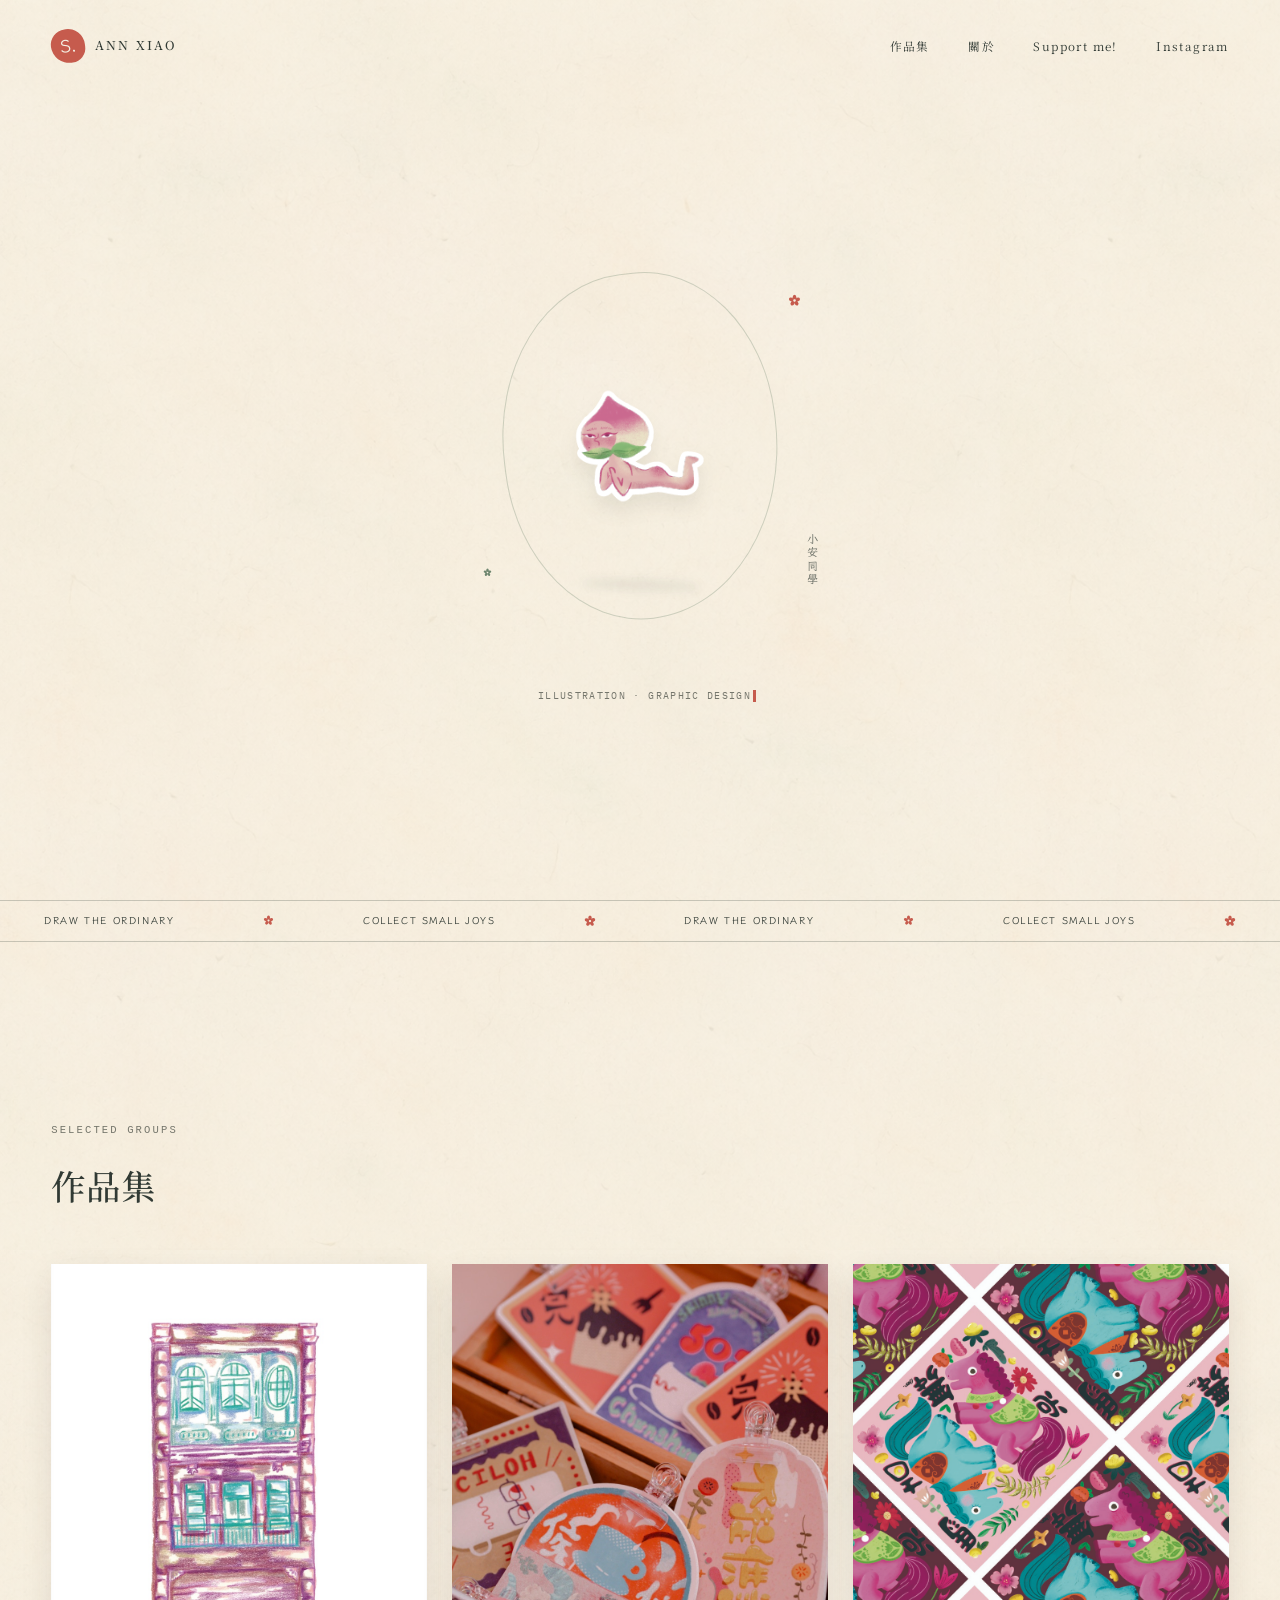
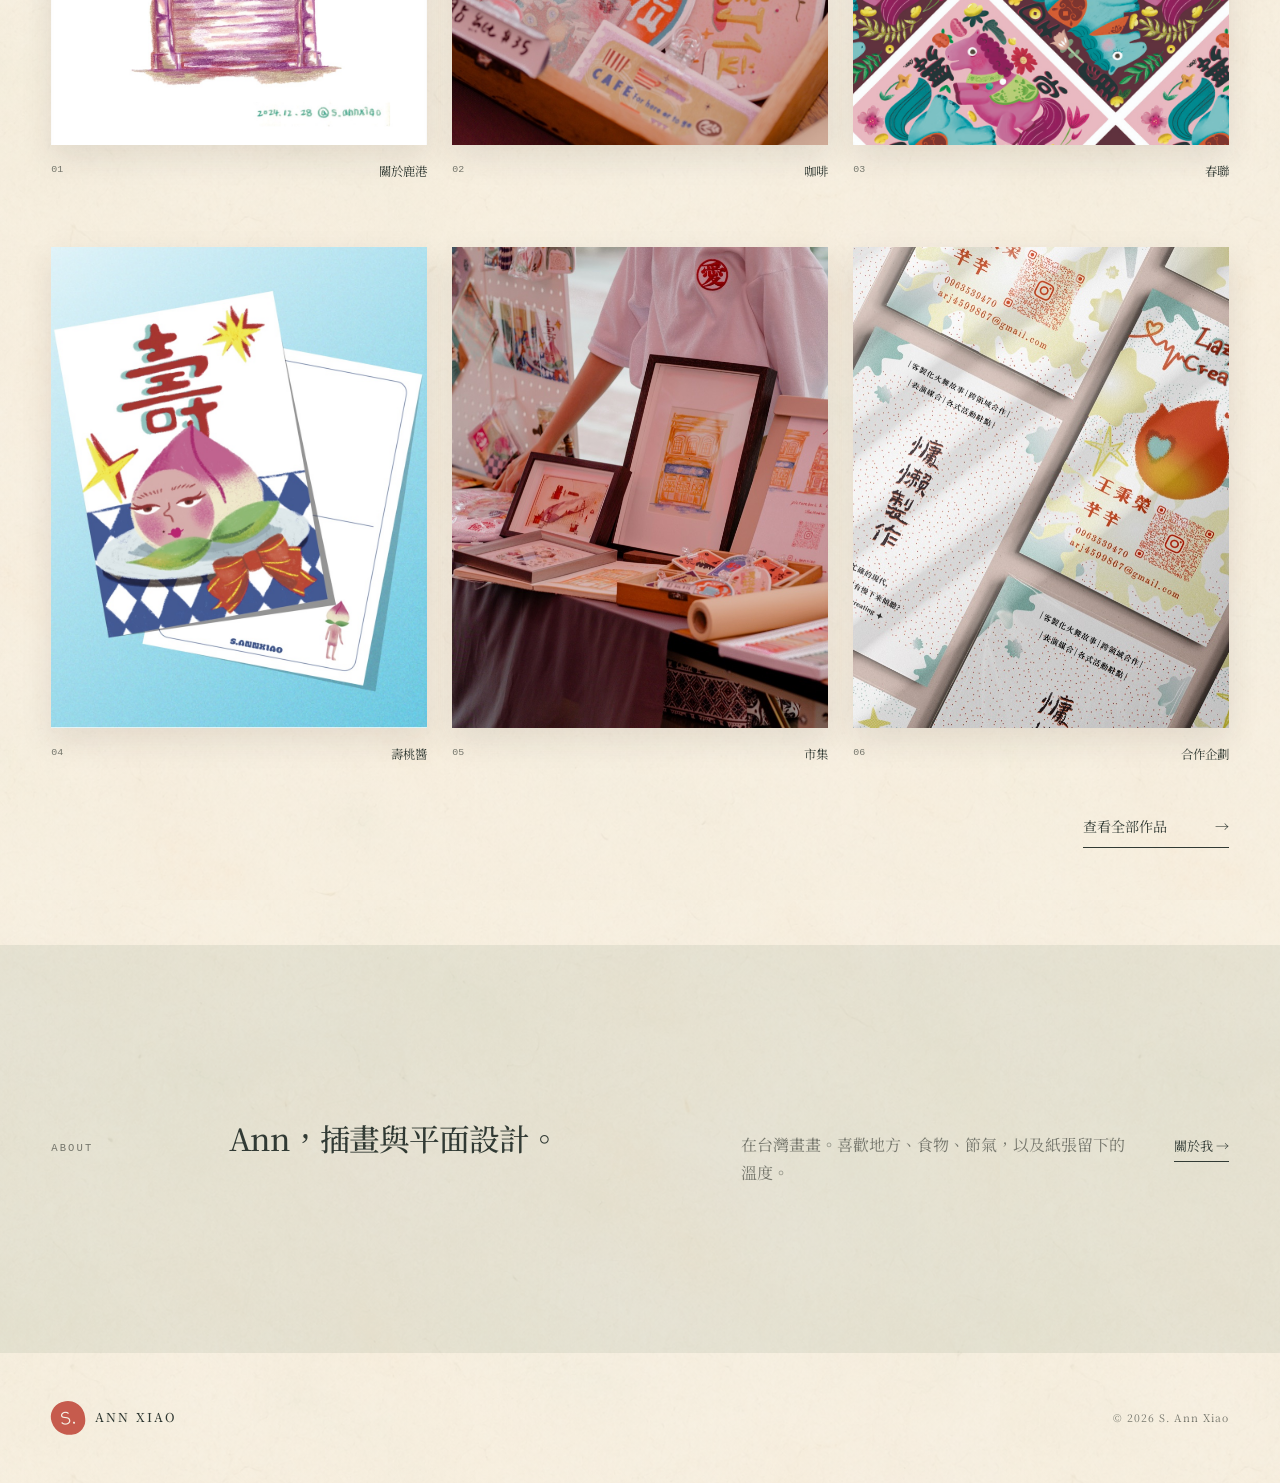
==== commit 8831ce65: "Integrate new artwork and optimize large assets" ====
--- a/index.html
+++ b/index.html
@@ -13,8 +13,8 @@
     <link rel="preconnect" href="https://fonts.googleapis.com" />
     <link rel="preconnect" href="https://fonts.gstatic.com" crossorigin />
     <link href="https://fonts.googleapis.com/css2?family=IBM+Plex+Mono:wght@400&amp;family=LXGW+WenKai+TC:wght@400&amp;family=Noto+Serif+TC:wght@400;500&amp;display=swap" rel="stylesheet" />
-    <link rel="stylesheet" href="src/styles.css?v=20260906-8" />
-    <script src="src/main.js?v=20260906-8" defer></script>
+    <link rel="stylesheet" href="src/styles.css?v=20260907-2" />
+    <script src="src/main.js?v=20260907-2" defer></script>
   </head>
   <body>
     <a class="skip-link" href="#main">跳到主要內容</a>
@@ -58,6 +58,7 @@
           <a class="cover" href="works/project.html?collection=new-year" data-reveal><div><img src="src/assets/images/web/newyear-horse-3.jpg" alt="馬年 2026 插畫" loading="lazy" /></div><span><b>03</b> 春聯</span></a>
           <a class="cover" href="works/project.html?collection=peach-bun" data-reveal><div><img src="src/assets/images/web/peach-blue.jpg" alt="藍色壽桃角色" loading="lazy" /></div><span><b>04</b> 壽桃醬</span></a>
           <a class="cover" href="works/project.html?collection=market" data-reveal><div><img src="src/assets/images/web/market-round-table.jpg" alt="Round Table 市集出展" loading="lazy" /></div><span><b>05</b> 市集</span></a>
+          <a class="cover" href="works/project.html?collection=collaboration" data-reveal><div><img src="src/assets/images/web/collaboration-mockup.jpg" alt="Lazyprod 合作名片設計" loading="lazy" /></div><span><b>06</b> 合作企劃</span></a>
         </div>
         <a class="all-work-link" href="works/index.html">查看全部作品 <span>→</span></a>
       </section>
--- a/src/styles.css
+++ b/src/styles.css
@@ -50,7 +50,7 @@
 .home-work { padding-block: clamp(8rem,14vw,13rem); }
 .minimal-heading { margin-bottom: 3rem; }
 .minimal-heading h2 { margin: 0; font-family: var(--serif); font-size: clamp(1.75rem,2.7vw,2.8rem); font-weight: 500; }
-.cover-grid { display: grid; grid-template-columns: repeat(5,minmax(0,1fr)); gap: clamp(.8rem,2vw,1.6rem); }
+.cover-grid { display: grid; grid-template-columns: repeat(3,minmax(0,1fr)); gap: clamp(.8rem,2vw,1.6rem); row-gap: clamp(2.5rem,5vw,4.5rem); }
 .cover div { aspect-ratio: .78; overflow: hidden; background: var(--paper-deep); box-shadow: 0 12px 30px rgba(48,44,37,.1); }
 .cover img { width: 100%; height: 100%; object-fit: cover; transition: transform 650ms cubic-bezier(.2,.7,.2,1); }
 .cover span { display: flex; margin-top: 1rem; justify-content: space-between; font-family: var(--serif); font-size: .78rem; }
@@ -65,10 +65,10 @@
 .site-footer { display: flex; min-height: 130px; align-items: center; justify-content: space-between; }
 .site-footer p { color: var(--muted); font-size: .65rem; letter-spacing: .1em; }
 
-.works-intro { display: grid; padding-block: clamp(7rem,13vw,12rem); grid-template-columns: 1fr 1fr; align-items: end; }
+.works-intro { display: grid; padding: clamp(2.5rem,5vw,4.5rem) 0 clamp(3rem,6vw,5rem); grid-template-columns: 1fr 1fr; align-items: end; }
 .works-intro h1 { margin: 0; font-family: var(--serif); font-size: clamp(2.6rem,4.6vw,4.6rem); font-weight: 500; letter-spacing: -.055em; line-height: 1.1; }
 .works-intro p:last-child { max-width: 340px; margin: 0 0 .8rem auto; color: var(--muted); }
-.collection-list { padding-block: clamp(7rem,12vw,12rem); }
+.collection-list { padding: clamp(2.5rem,5vw,4.5rem) 0 clamp(7rem,12vw,12rem); }
 .collection-row { display: grid; padding-block: 3rem; border-bottom: 1px solid var(--line); grid-template-columns: 3rem 1.25fr .75fr auto; align-items: center; gap: clamp(1.5rem,4vw,4rem); }
 .collection-row:first-child { border-top: 1px solid var(--line); }
 .collection-row > span { color: var(--muted); font-family: ui-monospace,monospace; font-size: .62rem; }
